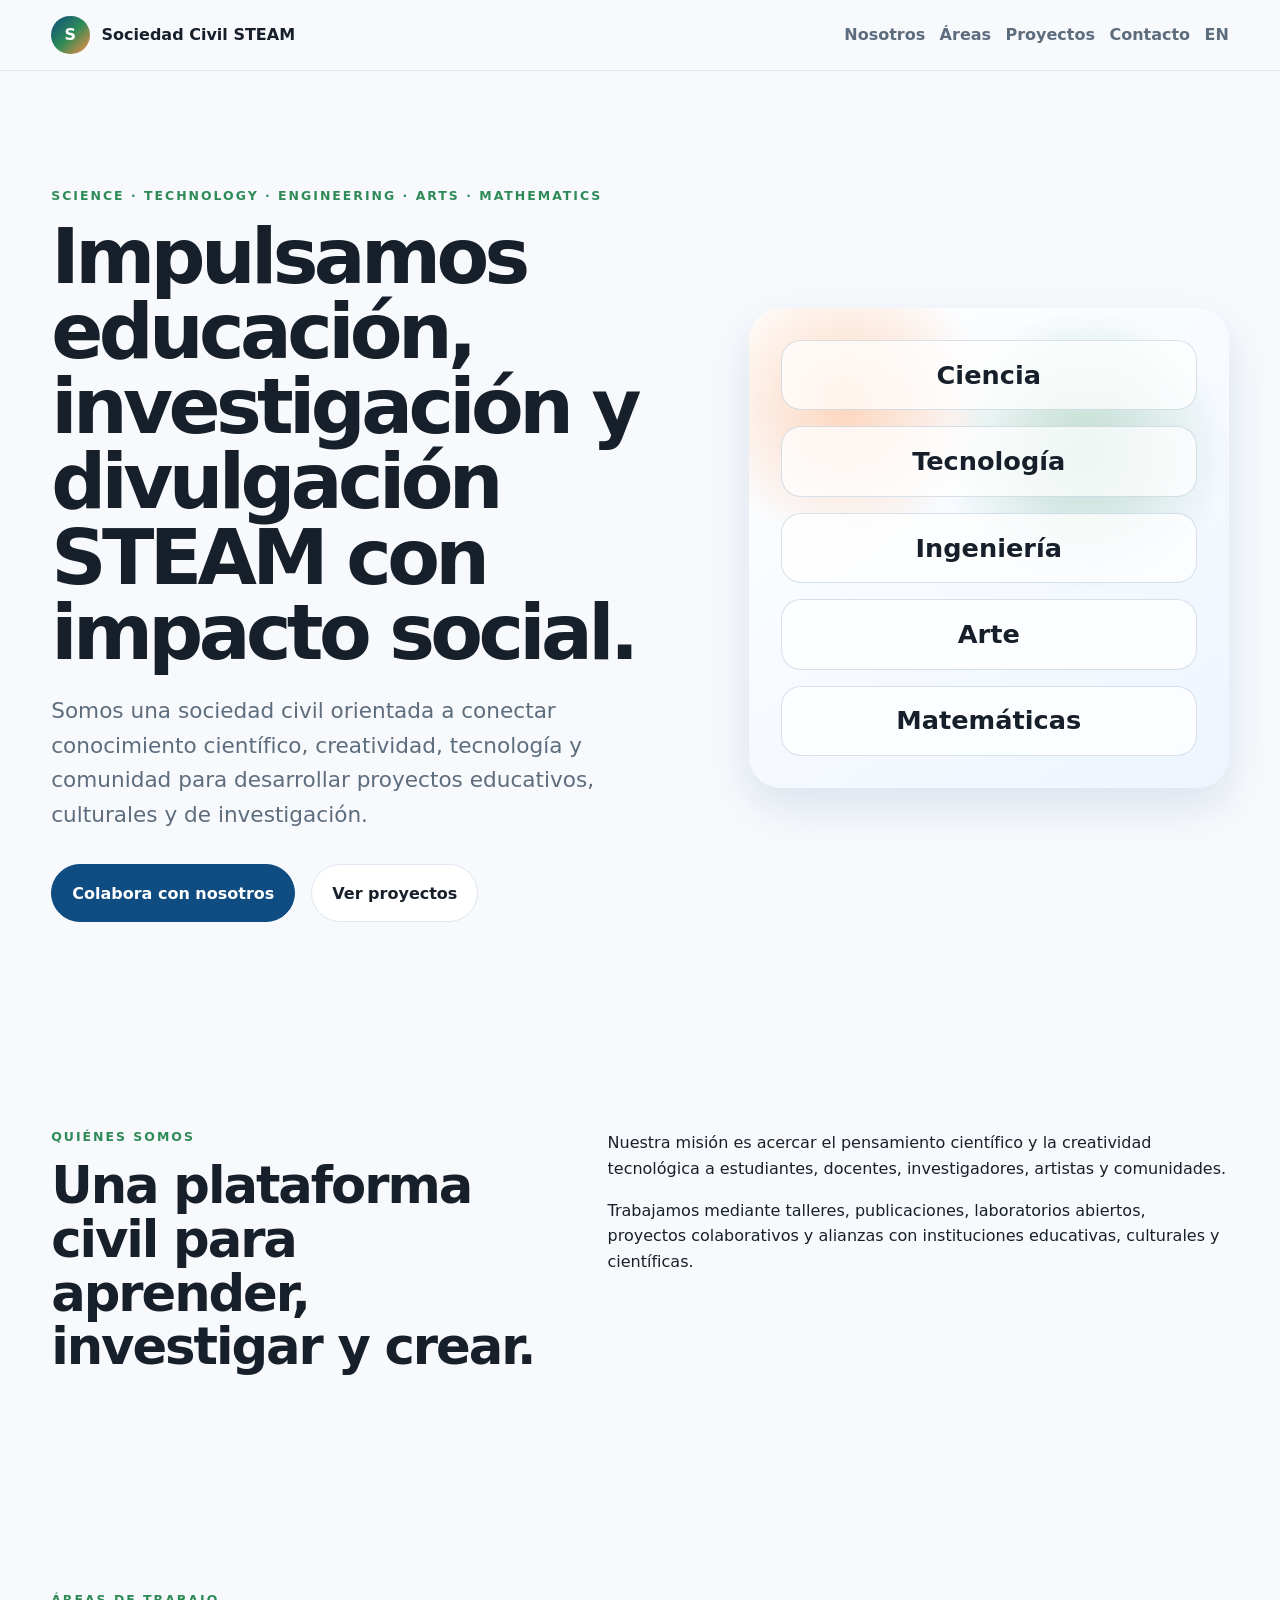
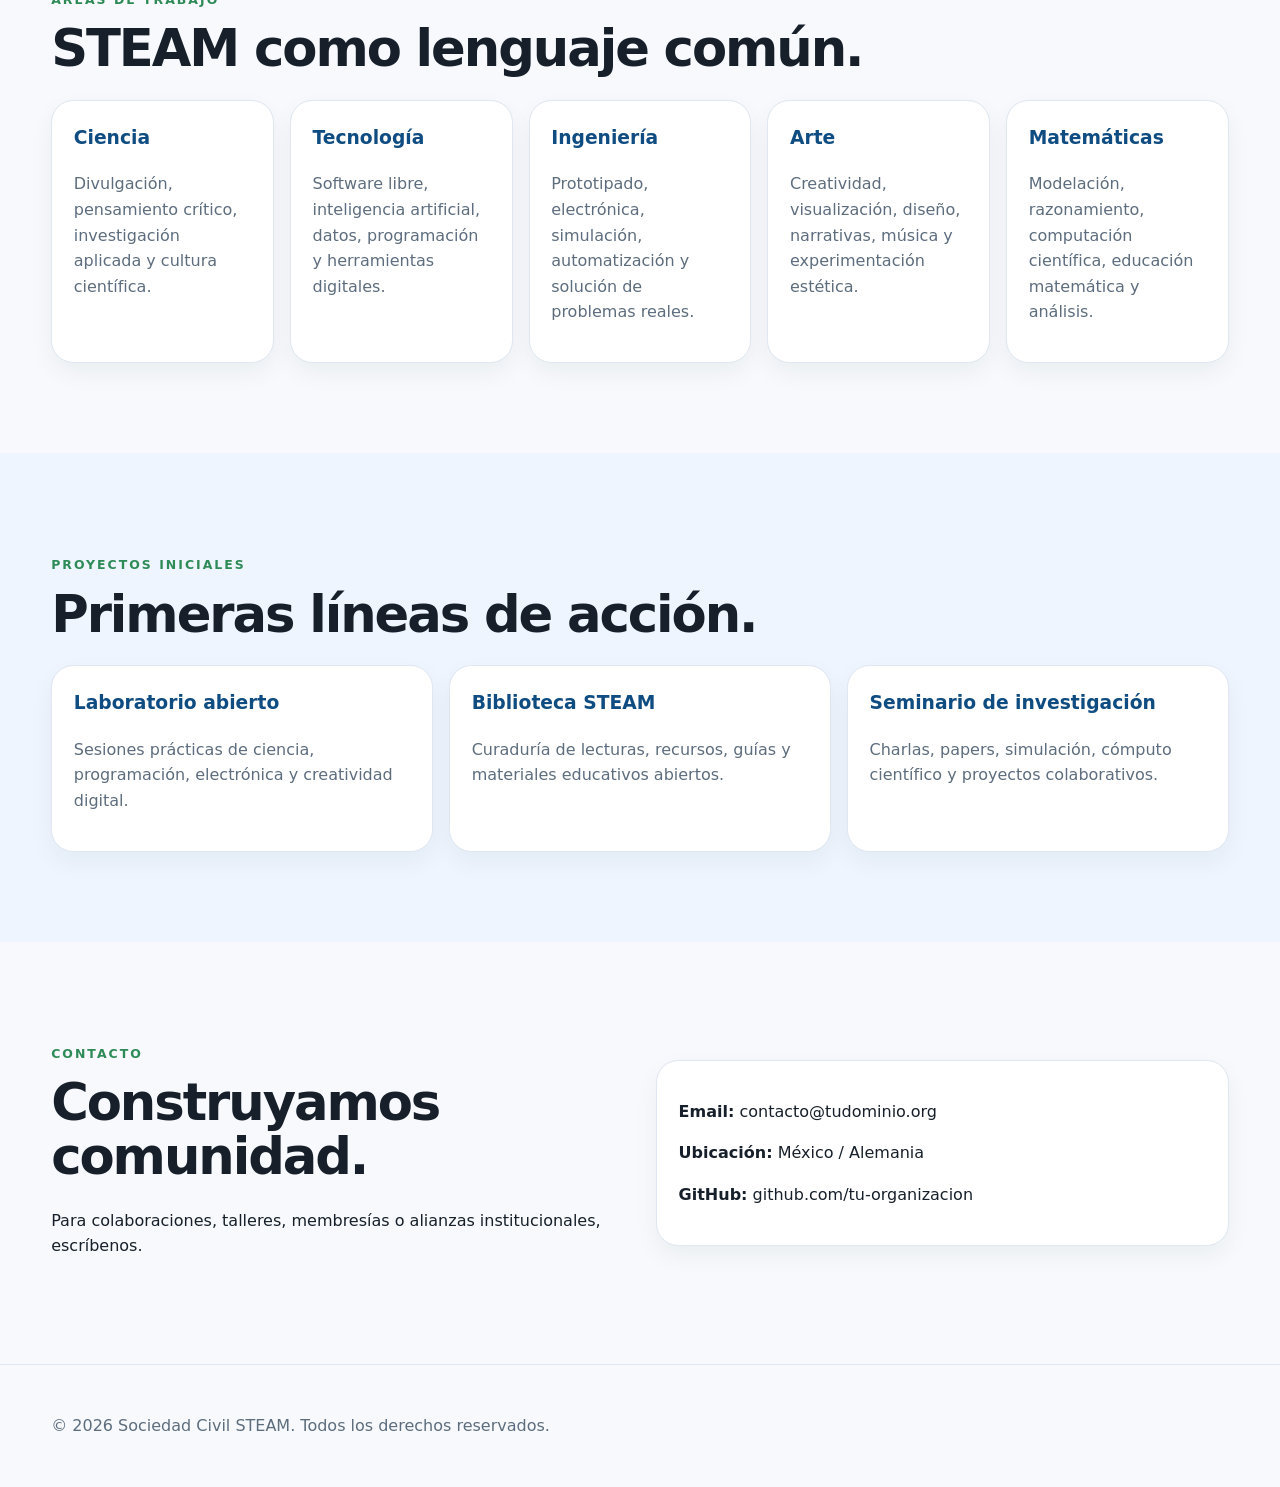
==== steam-civil-site/index.html @ 7b2152df "Add steam-civil-site project folder with all assets and multilingual pages" ====
<!doctype html>
<html lang="es">
<head>
  <meta charset="utf-8" />
  <meta name="viewport" content="width=device-width, initial-scale=1" />
  <title>Sociedad Civil STEAM</title>
  <meta name="description" content="Sociedad civil dedicada a ciencia, tecnología, ingeniería, matemáticas y arte." />
  <link rel="stylesheet" href="assets/styles.css" />
</head>
<body>
  <header class="site-header">
    <a class="brand" href="index.html">
      <span class="logo-mark">S</span>
      <span>Sociedad Civil STEAM</span>
    </a>
    <nav>
      <a href="#nosotros">Nosotros</a>
      <a href="#areas">Áreas</a>
      <a href="#proyectos">Proyectos</a>
      <a href="#contacto">Contacto</a>
      <a href="en/">EN</a>
    </nav>
  </header>

  <main>
    <section class="hero">
      <div class="hero-content">
        <p class="eyebrow">Science · Technology · Engineering · Arts · Mathematics</p>
        <h1>Impulsamos educación, investigación y divulgación STEAM con impacto social.</h1>
        <p class="lead">Somos una sociedad civil orientada a conectar conocimiento científico, creatividad, tecnología y comunidad para desarrollar proyectos educativos, culturales y de investigación.</p>
        <div class="actions">
          <a class="button primary" href="#contacto">Colabora con nosotros</a>
          <a class="button secondary" href="#proyectos">Ver proyectos</a>
        </div>
      </div>
      <div class="hero-card" aria-label="Resumen de áreas STEAM">
        <span>Ciencia</span>
        <span>Tecnología</span>
        <span>Ingeniería</span>
        <span>Arte</span>
        <span>Matemáticas</span>
      </div>
    </section>

    <section id="nosotros" class="section two-column">
      <div>
        <p class="eyebrow">Quiénes somos</p>
        <h2>Una plataforma civil para aprender, investigar y crear.</h2>
      </div>
      <div>
        <p>Nuestra misión es acercar el pensamiento científico y la creatividad tecnológica a estudiantes, docentes, investigadores, artistas y comunidades.</p>
        <p>Trabajamos mediante talleres, publicaciones, laboratorios abiertos, proyectos colaborativos y alianzas con instituciones educativas, culturales y científicas.</p>
      </div>
    </section>

    <section id="areas" class="section">
      <p class="eyebrow">Áreas de trabajo</p>
      <h2>STEAM como lenguaje común.</h2>
      <div class="grid cards">
        <article><h3>Ciencia</h3><p>Divulgación, pensamiento crítico, investigación aplicada y cultura científica.</p></article>
        <article><h3>Tecnología</h3><p>Software libre, inteligencia artificial, datos, programación y herramientas digitales.</p></article>
        <article><h3>Ingeniería</h3><p>Prototipado, electrónica, simulación, automatización y solución de problemas reales.</p></article>
        <article><h3>Arte</h3><p>Creatividad, visualización, diseño, narrativas, música y experimentación estética.</p></article>
        <article><h3>Matemáticas</h3><p>Modelación, razonamiento, computación científica, educación matemática y análisis.</p></article>
      </div>
    </section>

    <section id="proyectos" class="section highlight">
      <p class="eyebrow">Proyectos iniciales</p>
      <h2>Primeras líneas de acción.</h2>
      <div class="grid projects">
        <article><h3>Laboratorio abierto</h3><p>Sesiones prácticas de ciencia, programación, electrónica y creatividad digital.</p></article>
        <article><h3>Biblioteca STEAM</h3><p>Curaduría de lecturas, recursos, guías y materiales educativos abiertos.</p></article>
        <article><h3>Seminario de investigación</h3><p>Charlas, papers, simulación, cómputo científico y proyectos colaborativos.</p></article>
      </div>
    </section>

    <section id="contacto" class="section contact">
      <div>
        <p class="eyebrow">Contacto</p>
        <h2>Construyamos comunidad.</h2>
        <p>Para colaboraciones, talleres, membresías o alianzas institucionales, escríbenos.</p>
      </div>
      <div class="contact-card">
        <p><strong>Email:</strong> contacto@tudominio.org</p>
        <p><strong>Ubicación:</strong> México / Alemania</p>
        <p><strong>GitHub:</strong> github.com/tu-organizacion</p>
      </div>
    </section>
  </main>

  <footer>
    <p>© <span id="year"></span> Sociedad Civil STEAM. Todos los derechos reservados.</p>
  </footer>
  <script>document.getElementById('year').textContent = new Date().getFullYear();</script>
</body>
</html>
---- steam-civil-site/assets/styles.css ----
:root {
  --bg: #f7f9fc;
  --text: #17202a;
  --muted: #5d6d7e;
  --blue: #0f4c81;
  --green: #2e8b57;
  --orange: #ff8c42;
  --card: #ffffff;
  --border: #dfe7f1;
  --shadow: 0 18px 45px rgba(15, 76, 129, 0.12);
}
* { box-sizing: border-box; }
html { scroll-behavior: smooth; }
body {
  margin: 0;
  font-family: Inter, ui-sans-serif, system-ui, -apple-system, BlinkMacSystemFont, "Segoe UI", sans-serif;
  background: var(--bg);
  color: var(--text);
  line-height: 1.6;
}
a { color: inherit; text-decoration: none; }
.site-header {
  position: sticky;
  top: 0;
  z-index: 10;
  display: flex;
  align-items: center;
  justify-content: space-between;
  gap: 1rem;
  padding: 1rem clamp(1rem, 4vw, 4rem);
  background: rgba(247, 249, 252, 0.88);
  backdrop-filter: blur(14px);
  border-bottom: 1px solid var(--border);
}
.brand { display: flex; align-items: center; gap: .75rem; font-weight: 800; }
.logo-mark {
  display: inline-grid;
  place-items: center;
  width: 2.4rem;
  height: 2.4rem;
  border-radius: 50%;
  color: white;
  background: linear-gradient(135deg, var(--blue), var(--green), var(--orange));
}
nav { display: flex; flex-wrap: wrap; gap: .9rem; color: var(--muted); font-weight: 600; }
nav a:hover { color: var(--blue); }
main { overflow: hidden; }
.hero {
  min-height: 76vh;
  display: grid;
  grid-template-columns: minmax(0, 1.15fr) minmax(280px, .85fr);
  gap: 3rem;
  align-items: center;
  padding: clamp(3rem, 8vw, 7rem) clamp(1rem, 4vw, 4rem);
}
.hero h1 { font-size: clamp(2.4rem, 6vw, 5.7rem); line-height: .98; letter-spacing: -0.06em; margin: .5rem 0 1.5rem; }
.lead { font-size: clamp(1.1rem, 2vw, 1.35rem); color: var(--muted); max-width: 58rem; }
.eyebrow { text-transform: uppercase; letter-spacing: .16em; font-weight: 800; font-size: .78rem; color: var(--green); }
.actions { display: flex; flex-wrap: wrap; gap: 1rem; margin-top: 2rem; }
.button { padding: .95rem 1.25rem; border-radius: 999px; font-weight: 800; border: 1px solid var(--border); }
.primary { color: white; background: var(--blue); border-color: var(--blue); }
.secondary { background: white; }
.hero-card {
  min-height: 30rem;
  padding: 2rem;
  border-radius: 2rem;
  background: radial-gradient(circle at 20% 20%, rgba(255,140,66,.35), transparent 26%), radial-gradient(circle at 70% 30%, rgba(46,139,87,.28), transparent 30%), linear-gradient(145deg, #ffffff, #eef5ff);
  box-shadow: var(--shadow);
  display: grid;
  gap: 1rem;
}
.hero-card span {
  display: flex;
  align-items: center;
  justify-content: center;
  border: 1px solid rgba(15,76,129,.16);
  border-radius: 1.25rem;
  background: rgba(255,255,255,.72);
  font-size: clamp(1.1rem, 2vw, 1.8rem);
  font-weight: 900;
}
.section { padding: clamp(3rem, 7vw, 6rem) clamp(1rem, 4vw, 4rem); }
.section h2 { font-size: clamp(2rem, 4vw, 3.8rem); line-height: 1.05; letter-spacing: -0.04em; margin: .25rem 0 1.5rem; }
.two-column { display: grid; grid-template-columns: .9fr 1.1fr; gap: 3rem; }
.grid { display: grid; gap: 1rem; }
.cards { grid-template-columns: repeat(5, minmax(0, 1fr)); }
.projects { grid-template-columns: repeat(3, minmax(0, 1fr)); }
article, .contact-card {
  background: var(--card);
  border: 1px solid var(--border);
  border-radius: 1.4rem;
  padding: 1.35rem;
  box-shadow: 0 10px 24px rgba(23,32,42,.05);
}
article h3 { margin-top: 0; color: var(--blue); }
article p { color: var(--muted); }
.highlight { background: #eef5ff; }
.contact { display: grid; grid-template-columns: 1fr 1fr; gap: 2rem; align-items: center; }
footer { padding: 2rem clamp(1rem, 4vw, 4rem); border-top: 1px solid var(--border); color: var(--muted); }
@media (max-width: 900px) {
  .site-header, .hero, .two-column, .contact { grid-template-columns: 1fr; }
  .site-header { align-items: flex-start; flex-direction: column; }
  .cards, .projects { grid-template-columns: 1fr; }
  .hero-card { min-height: auto; }
}
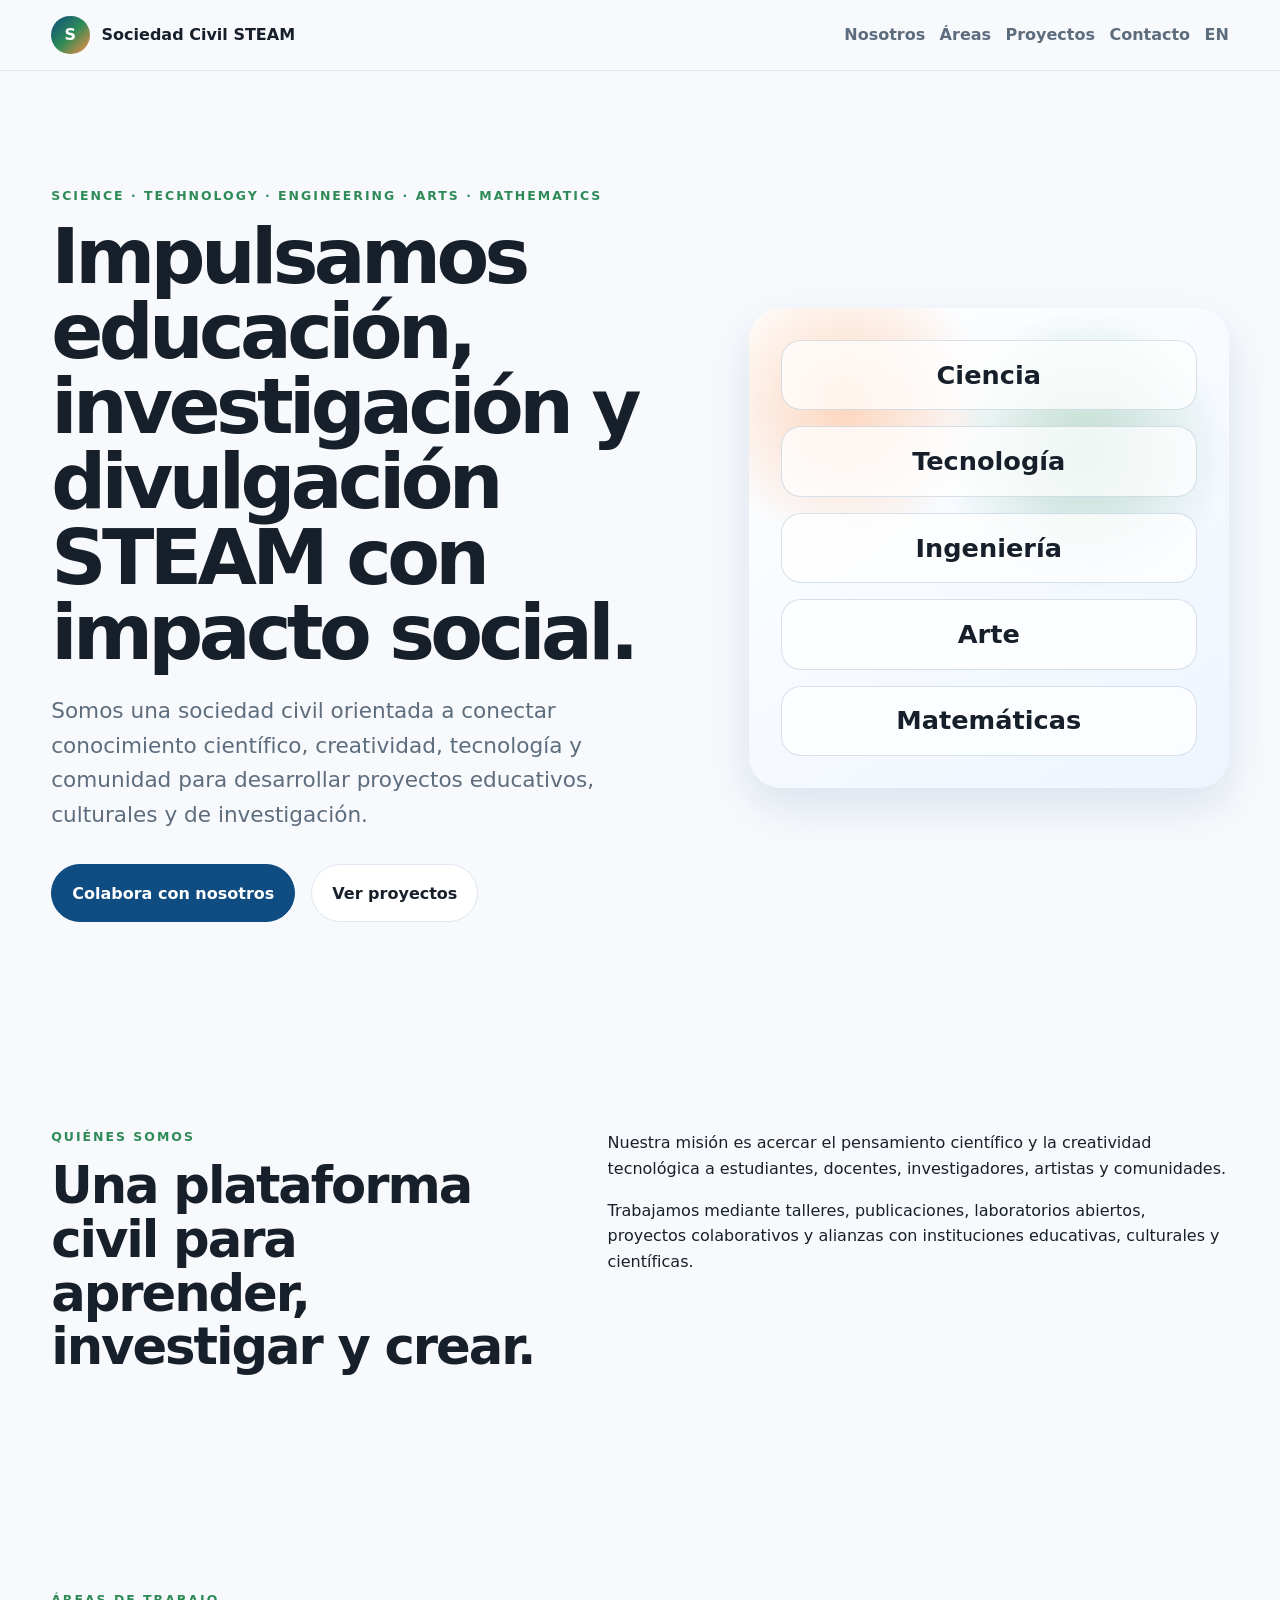
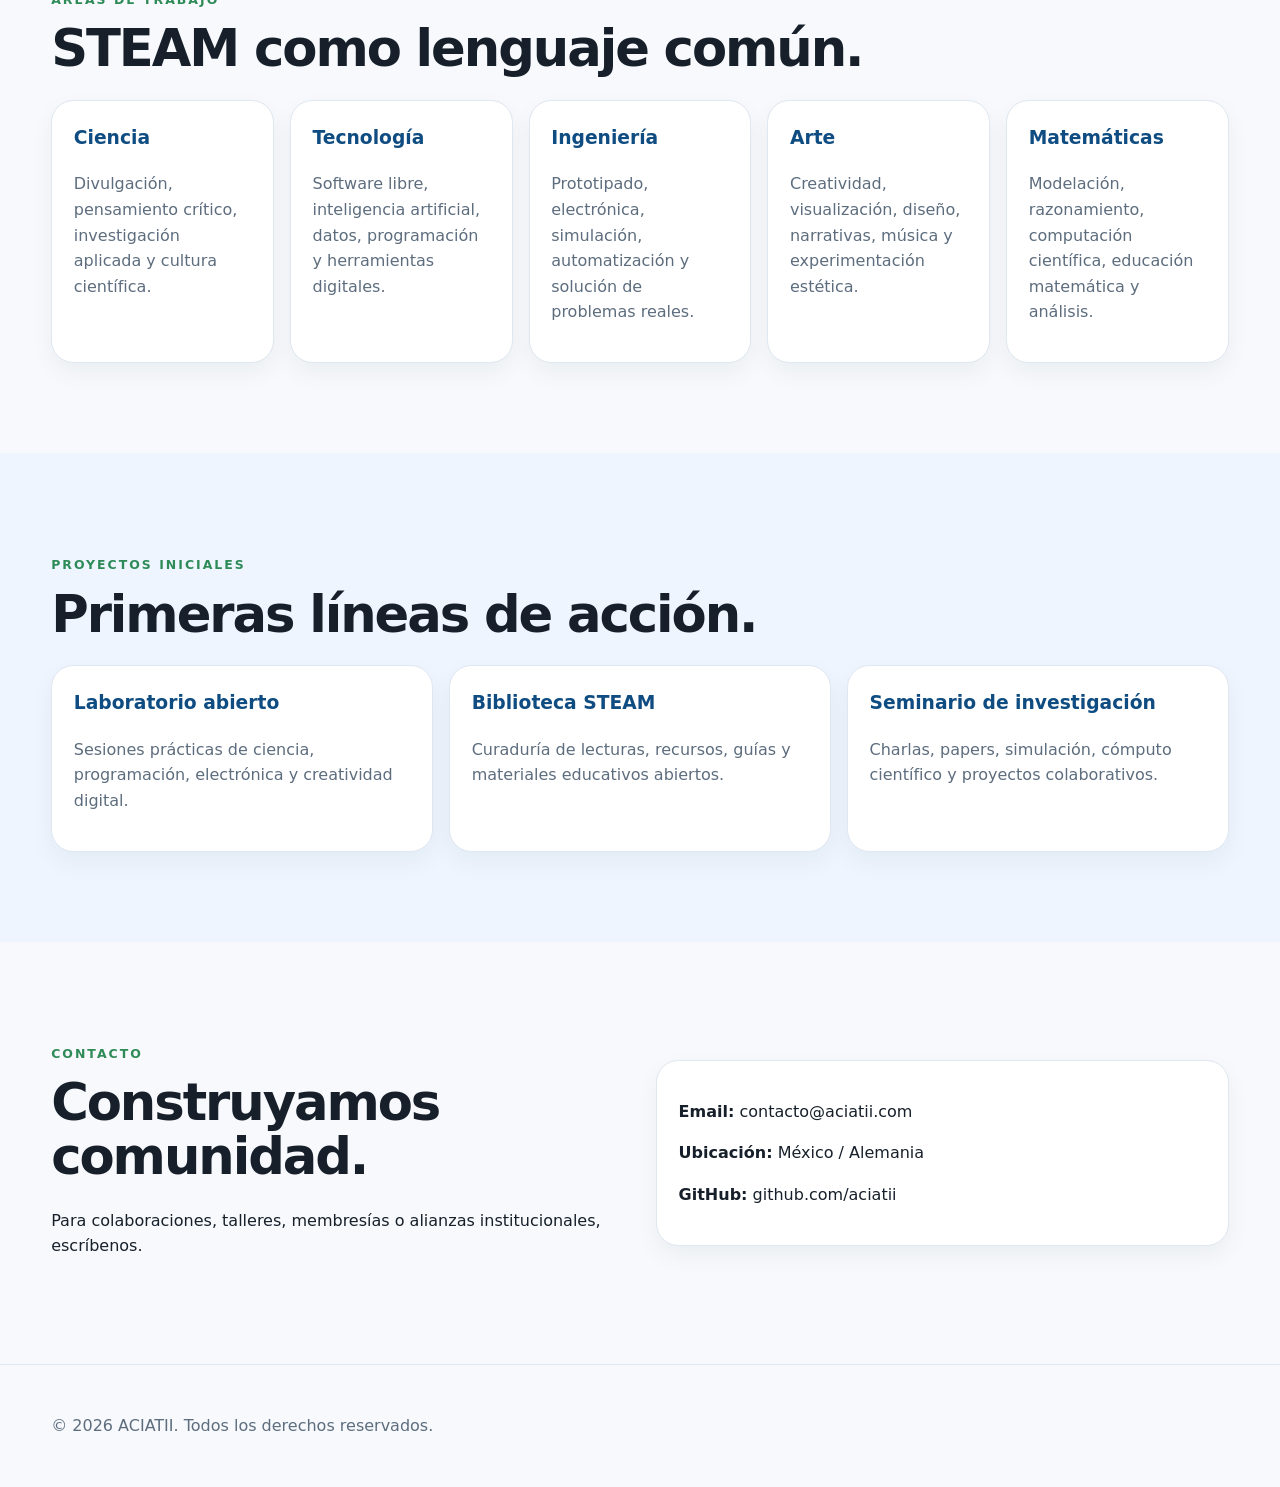
==== commit 916373fc: "Update title and contact information in index.html Update title and contact information in index" ====
--- a/steam-civil-site/index.html
+++ b/steam-civil-site/index.html
@@ -3,7 +3,7 @@
 <head>
   <meta charset="utf-8" />
   <meta name="viewport" content="width=device-width, initial-scale=1" />
-  <title>Sociedad Civil STEAM</title>
+  <title>ACIATII</title>
   <meta name="description" content="Sociedad civil dedicada a ciencia, tecnología, ingeniería, matemáticas y arte." />
   <link rel="stylesheet" href="assets/styles.css" />
 </head>
@@ -82,15 +82,15 @@
         <p>Para colaboraciones, talleres, membresías o alianzas institucionales, escríbenos.</p>
       </div>
       <div class="contact-card">
-        <p><strong>Email:</strong> contacto@tudominio.org</p>
+        <p><strong>Email:</strong> contacto@aciatii.com</p>
         <p><strong>Ubicación:</strong> México / Alemania</p>
-        <p><strong>GitHub:</strong> github.com/tu-organizacion</p>
+        <p><strong>GitHub:</strong> github.com/aciatii</p>
       </div>
     </section>
   </main>
 
   <footer>
-    <p>© <span id="year"></span> Sociedad Civil STEAM. Todos los derechos reservados.</p>
+    <p>© <span id="year"></span> ACIATII. Todos los derechos reservados.</p>
   </footer>
   <script>document.getElementById('year').textContent = new Date().getFullYear();</script>
 </body>
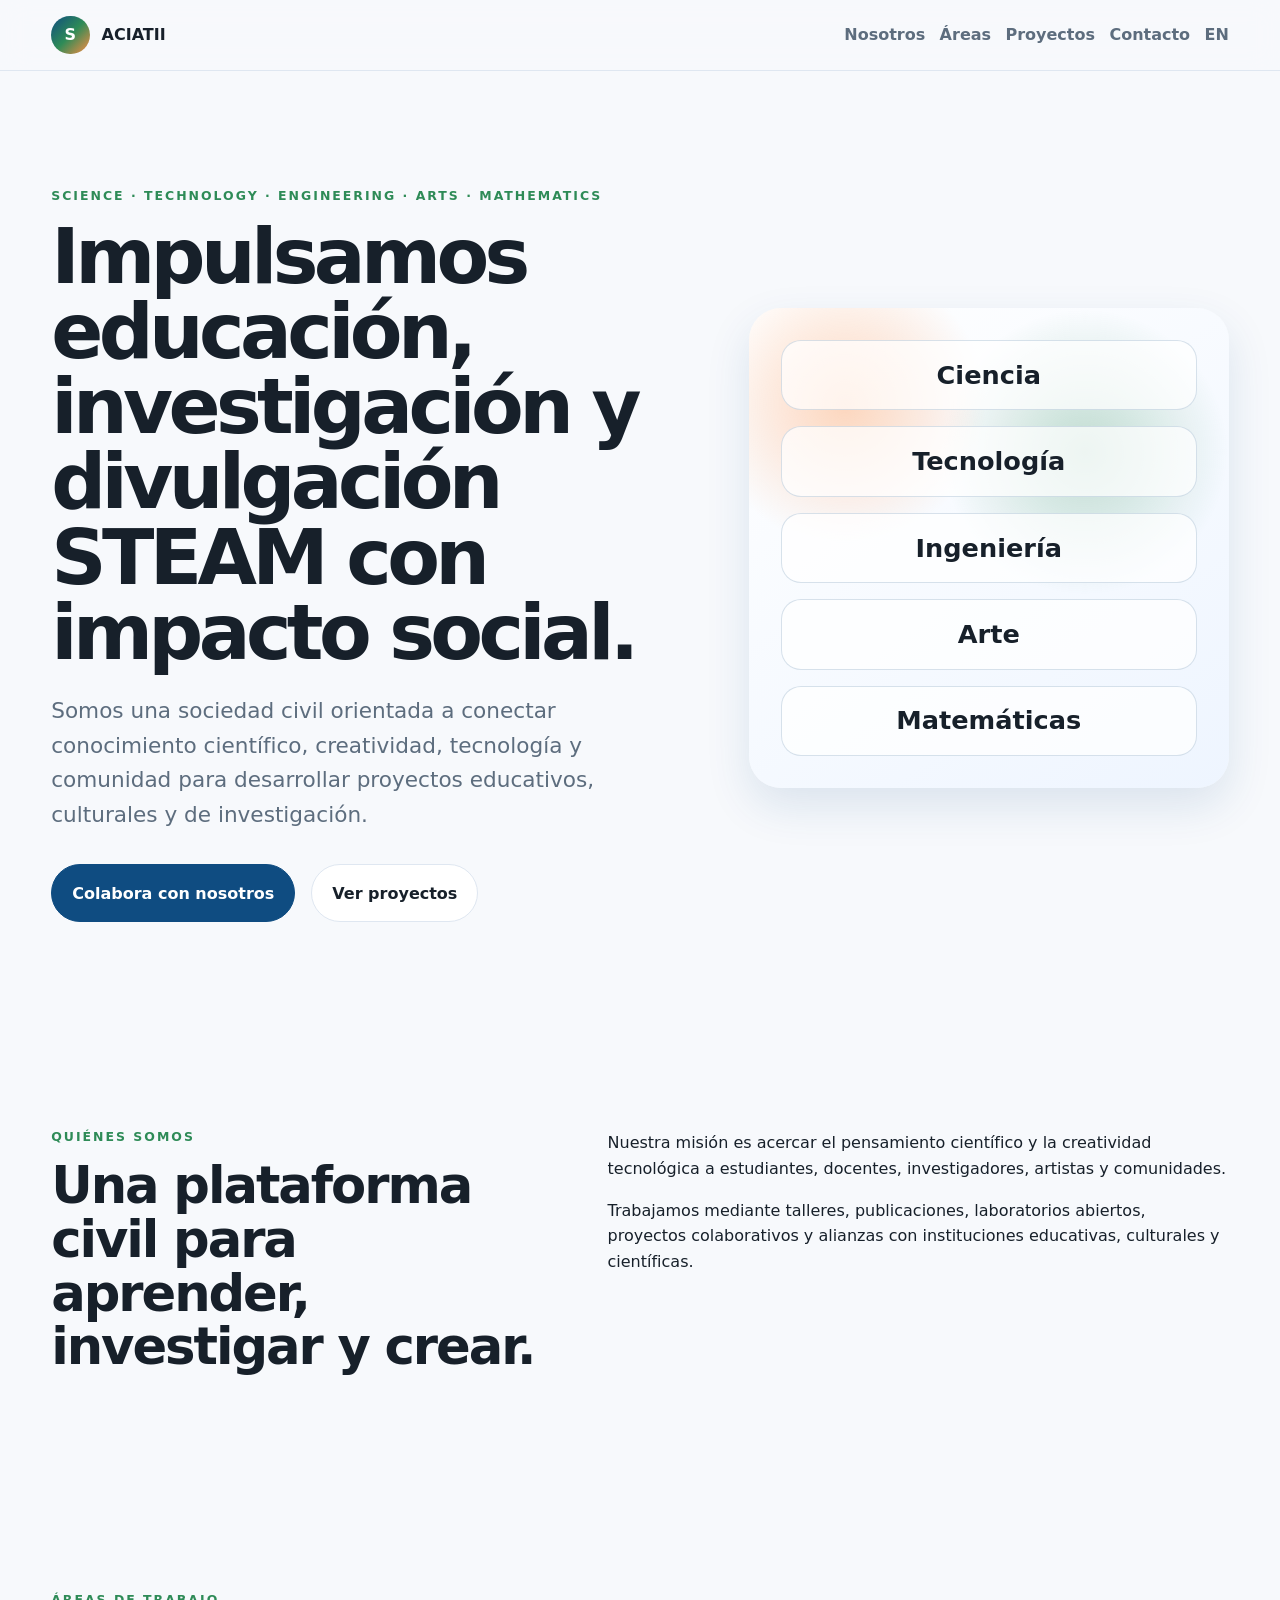
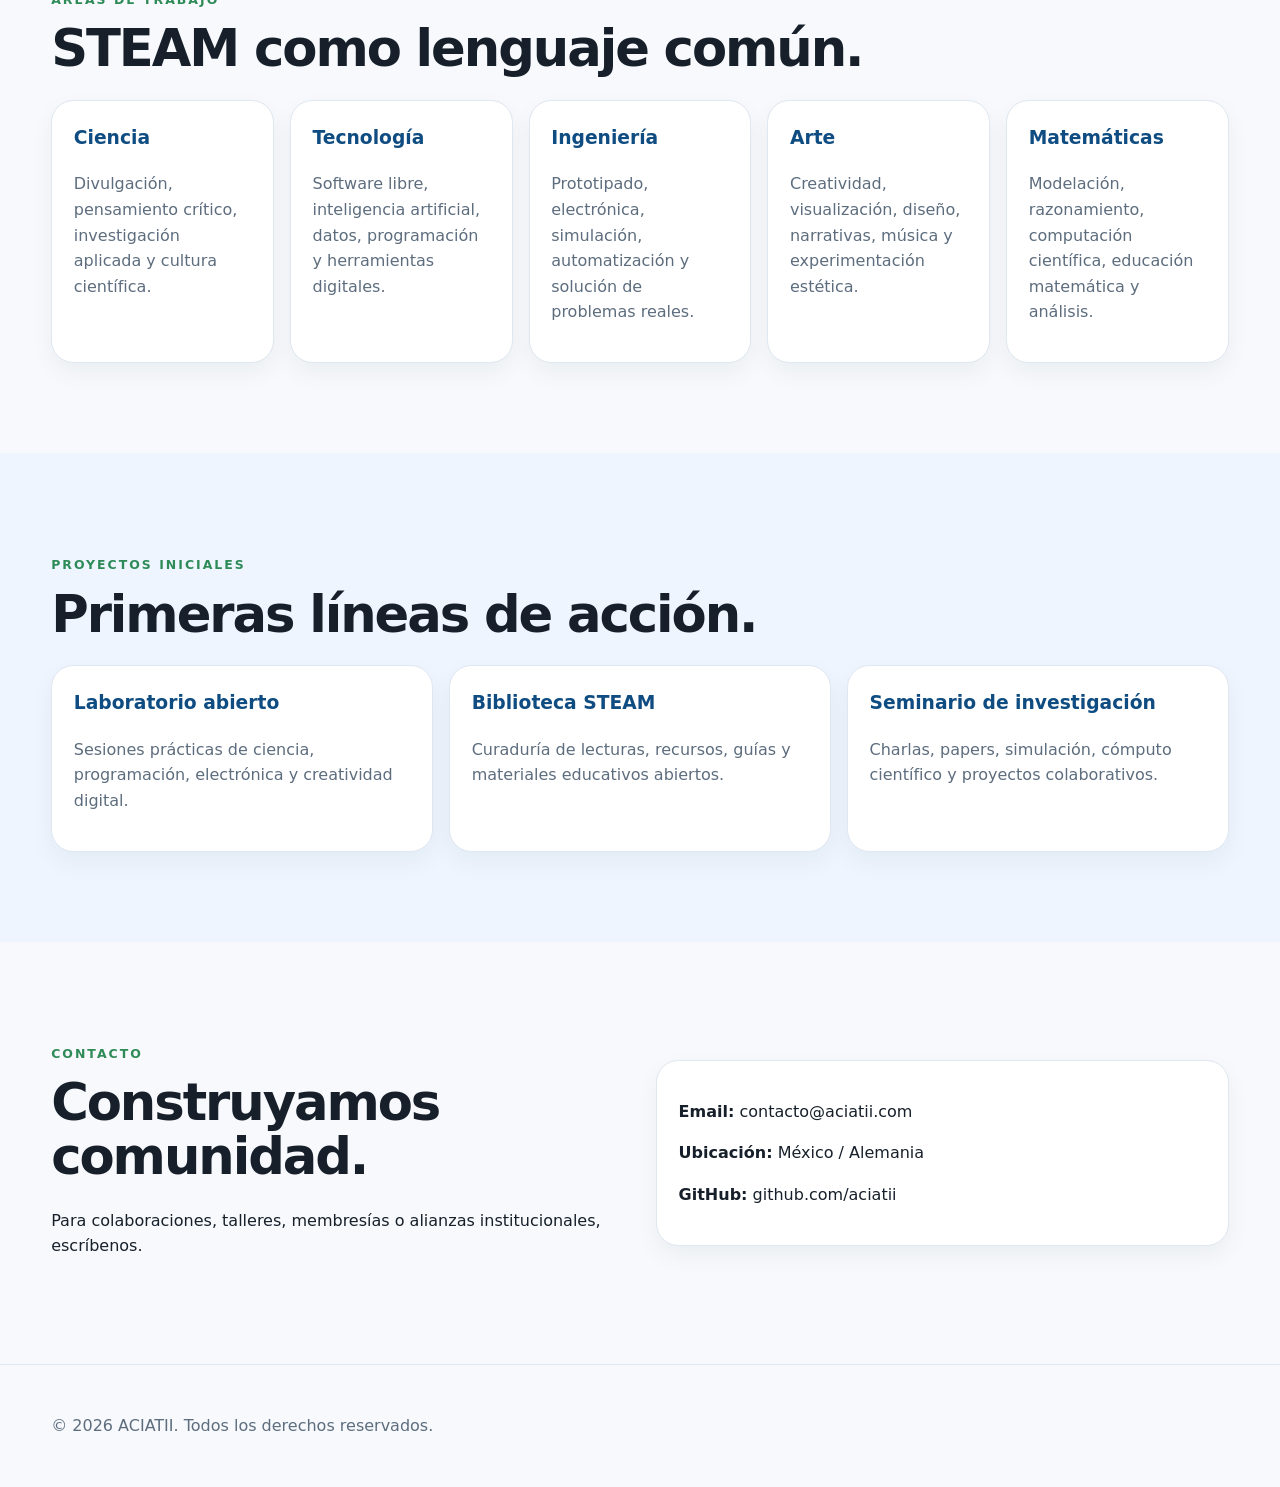
==== commit e8ce80d5: "Update brand name from 'Sociedad Civil STEAM' to 'ACIATII' Update brand name from 'Sociedad Civil ST" ====
--- a/steam-civil-site/index.html
+++ b/steam-civil-site/index.html
@@ -11,7 +11,7 @@
   <header class="site-header">
     <a class="brand" href="index.html">
       <span class="logo-mark">S</span>
-      <span>Sociedad Civil STEAM</span>
+      <span>ACIATII</span>
     </a>
     <nav>
       <a href="#nosotros">Nosotros</a>
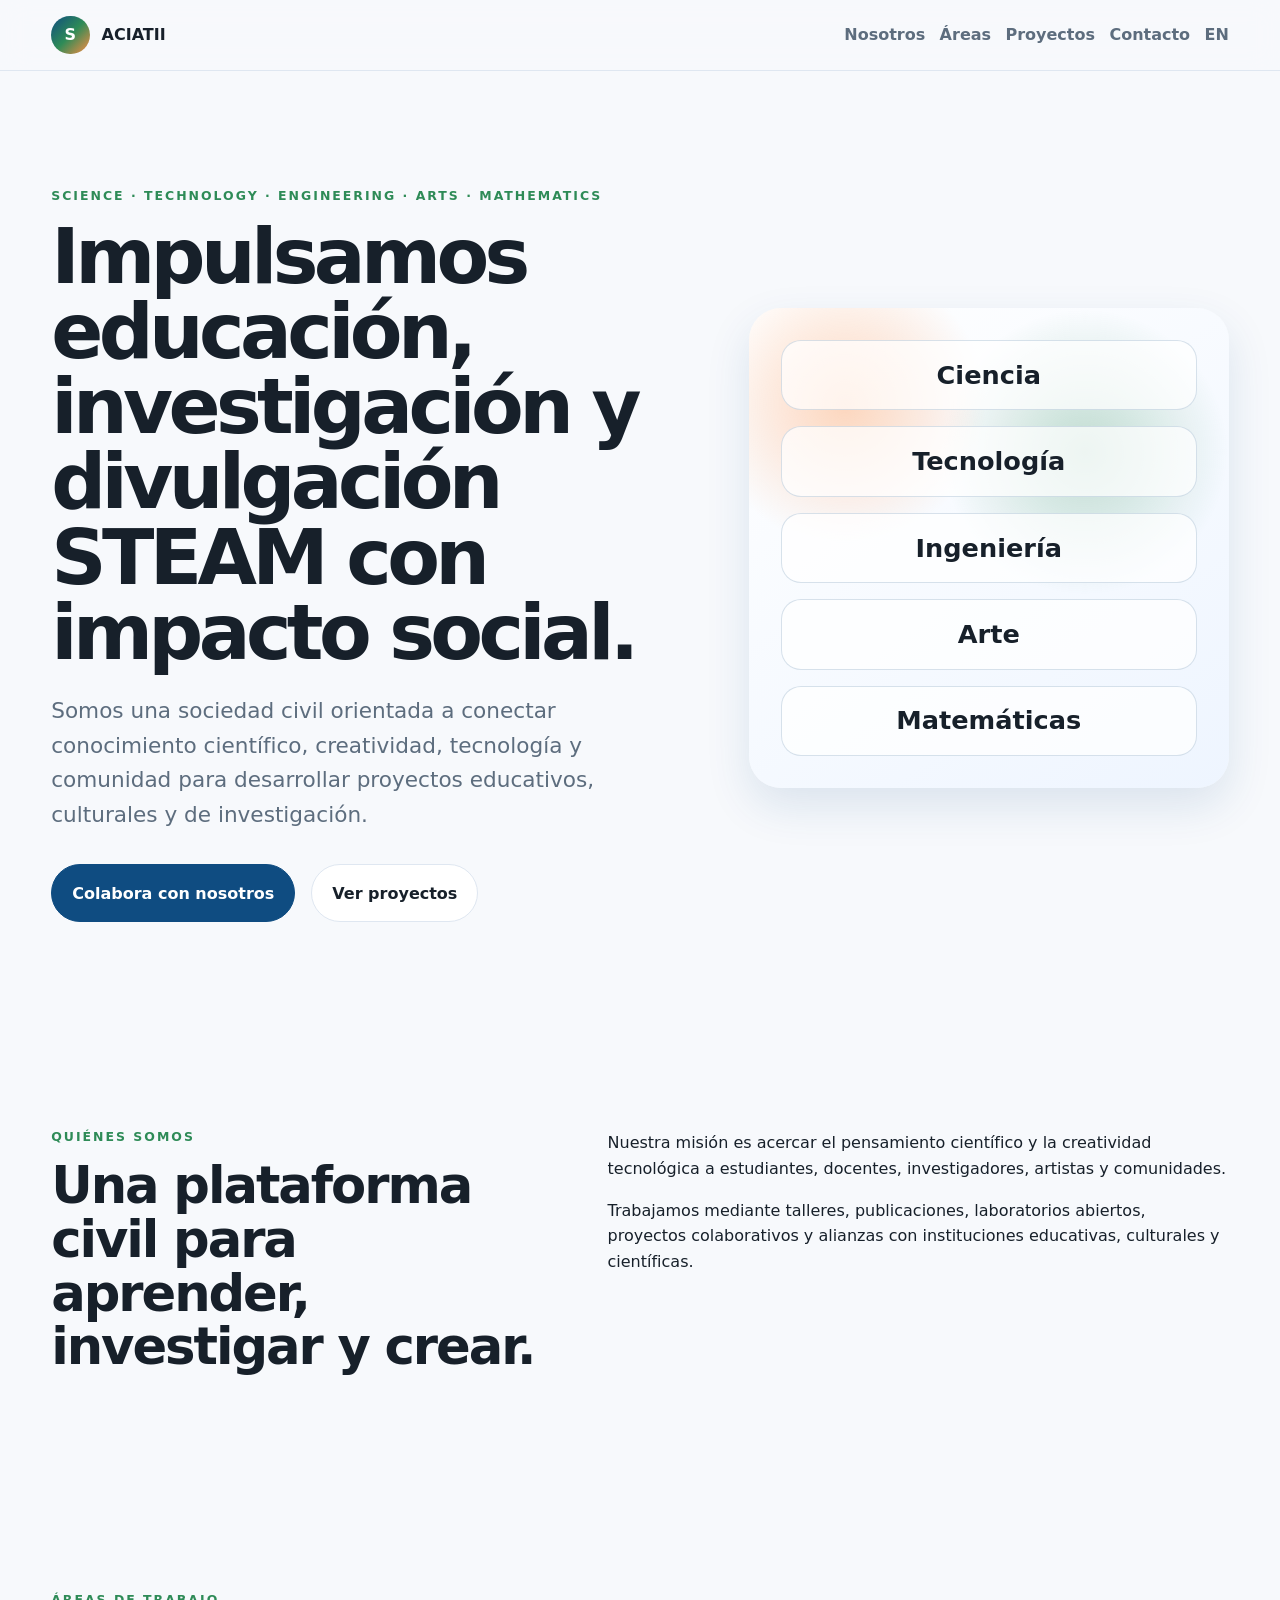
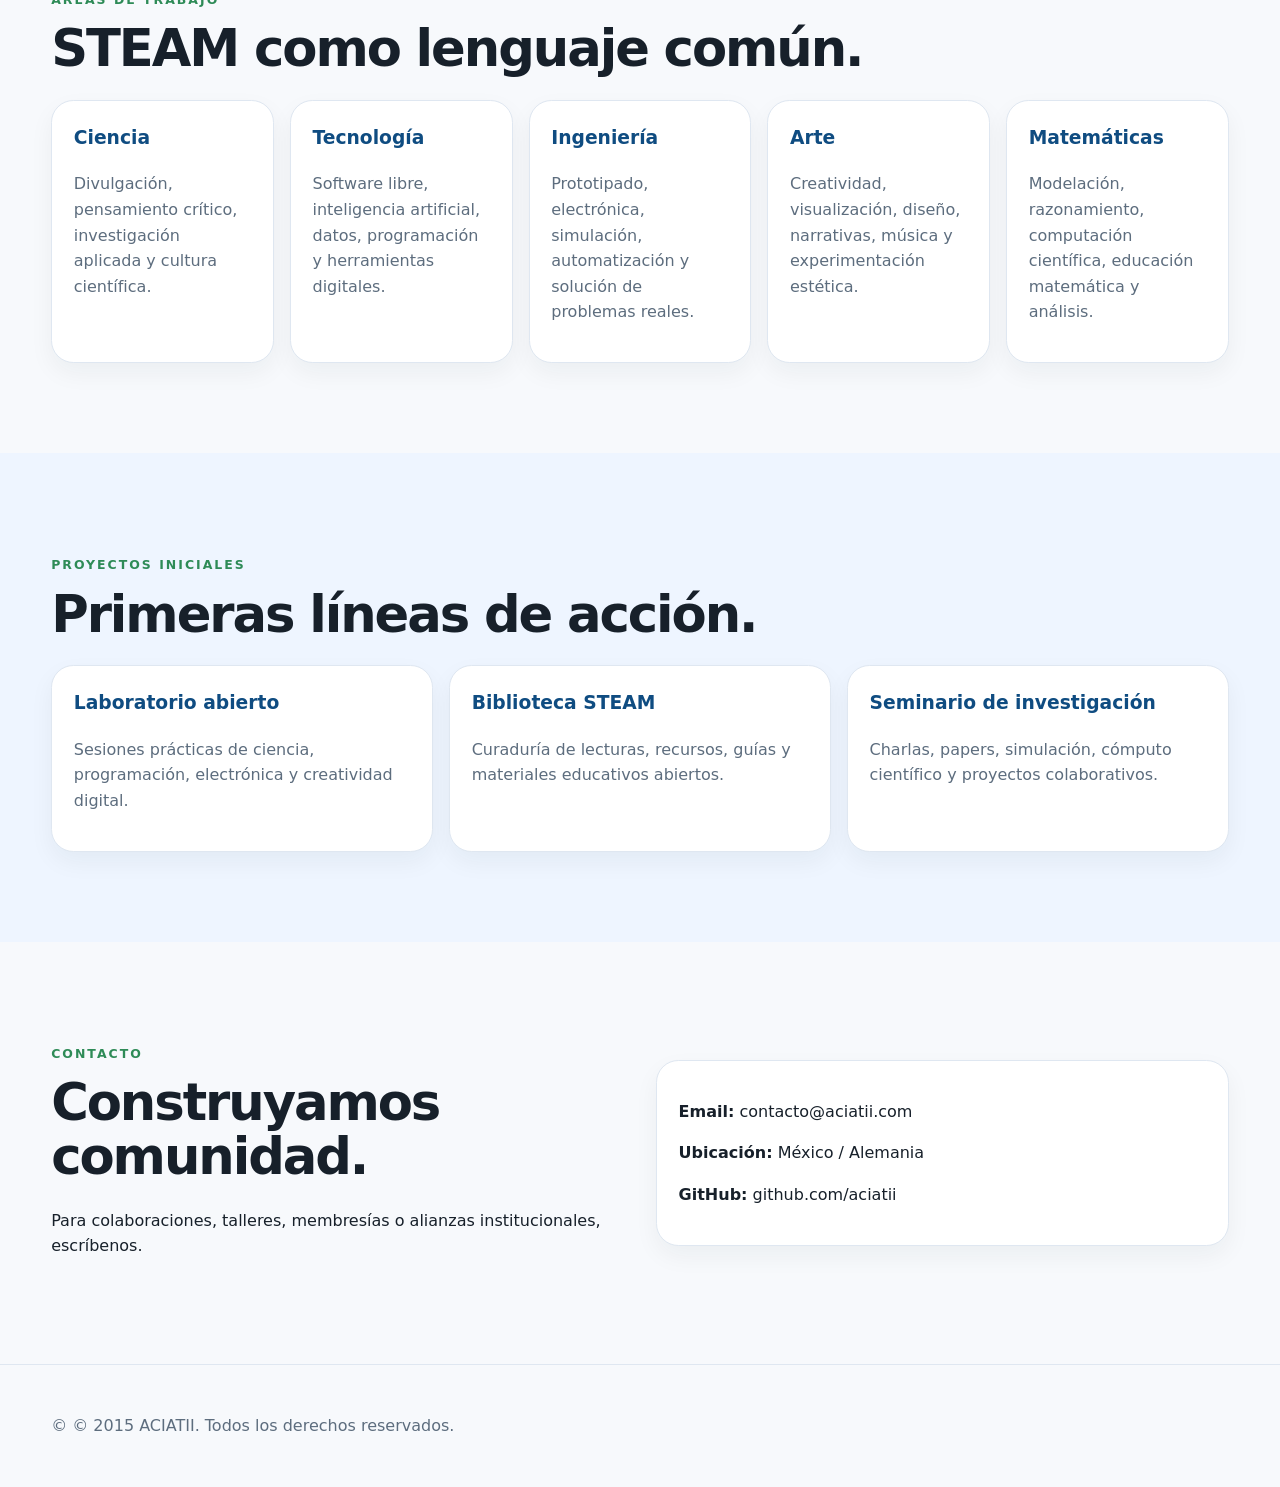
==== commit e81a45e7: "Modify footer copyright text Updated footer copyright year and added static year." ====
--- a/steam-civil-site/index.html
+++ b/steam-civil-site/index.html
@@ -90,8 +90,8 @@
   </main>
 
   <footer>
-    <p>© <span id="year"></span> ACIATII. Todos los derechos reservados.</p>
+    <p>© <span id="year"></span>  © 2015 ACIATII. Todos los derechos reservados.
+</p>
   </footer>
-  <script>document.getElementById('year').textContent = new Date().getFullYear();</script>
 </body>
 </html>
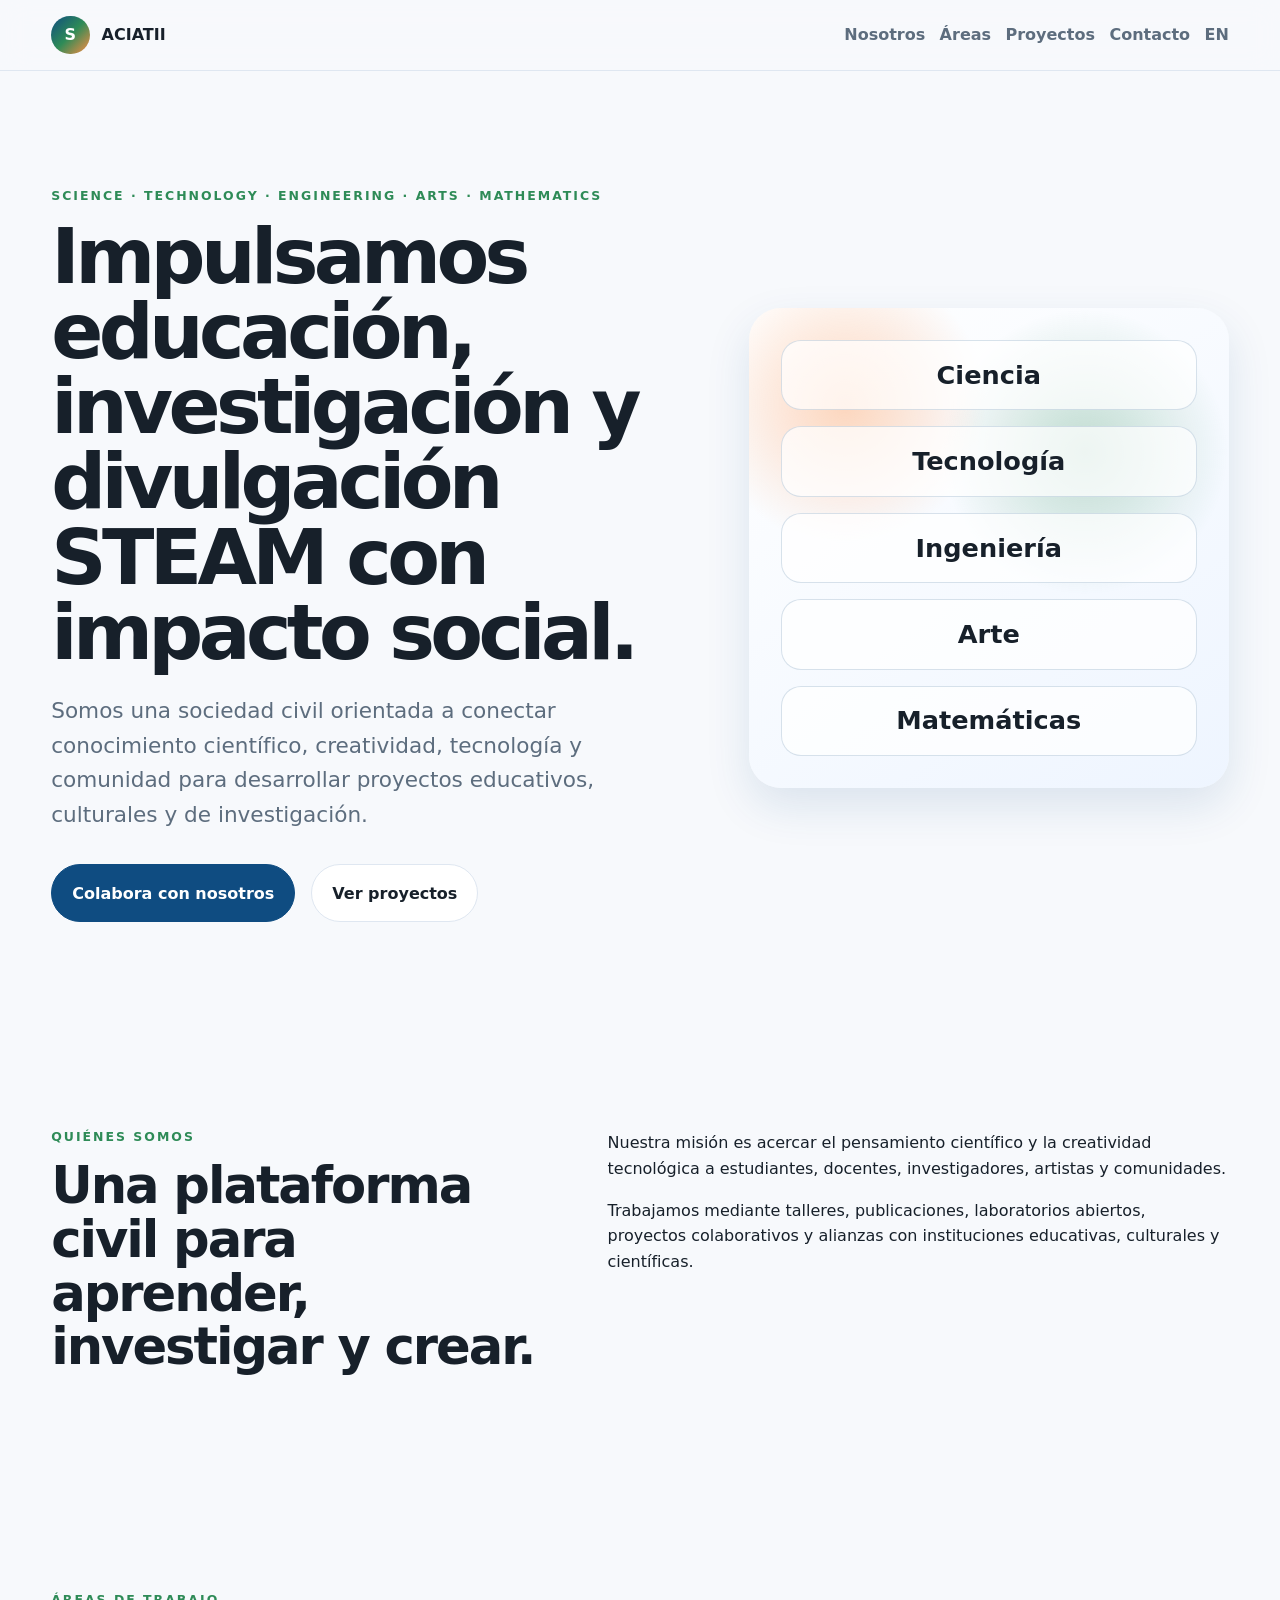
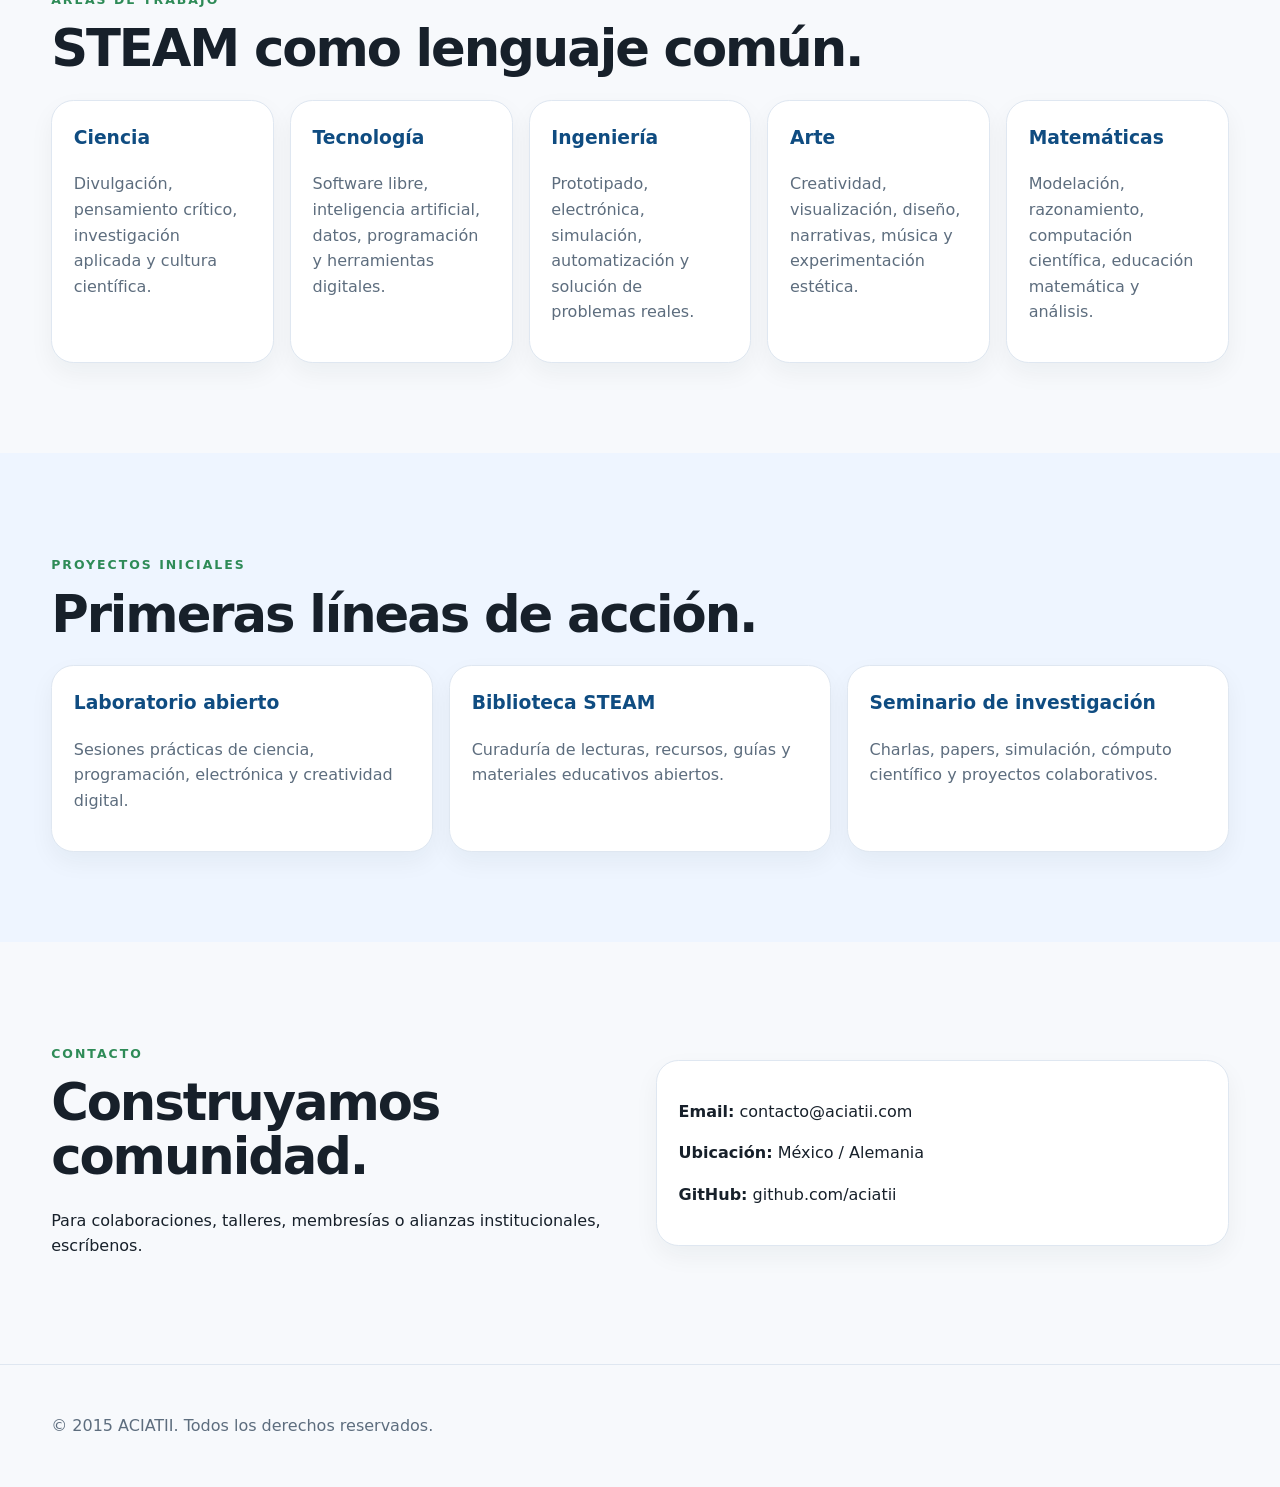
==== commit 1a67c5c5: "Fix footer copyright formatting" ====
--- a/steam-civil-site/index.html
+++ b/steam-civil-site/index.html
@@ -90,7 +90,7 @@
   </main>
 
   <footer>
-    <p>© <span id="year"></span>  © 2015 ACIATII. Todos los derechos reservados.
+    <p>© <span id="year"></span>2015 ACIATII. Todos los derechos reservados.
 </p>
   </footer>
 </body>
